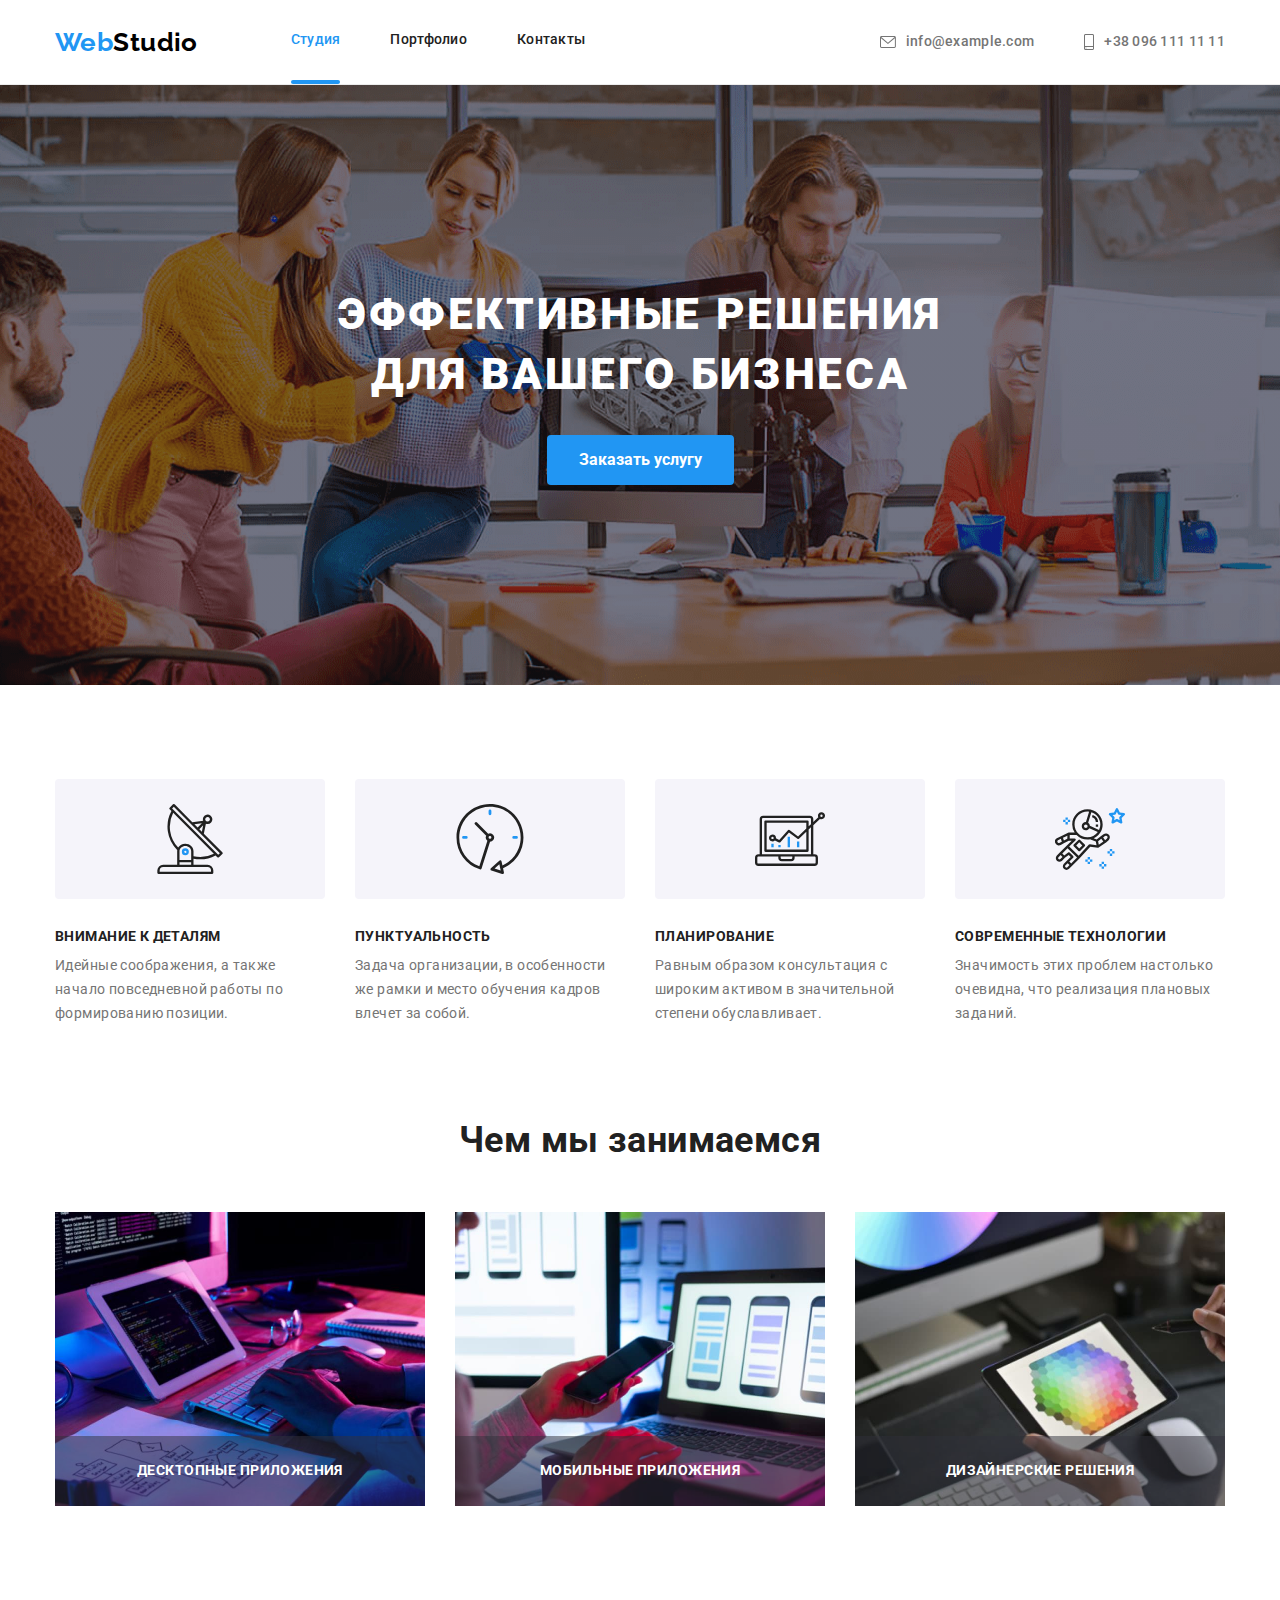
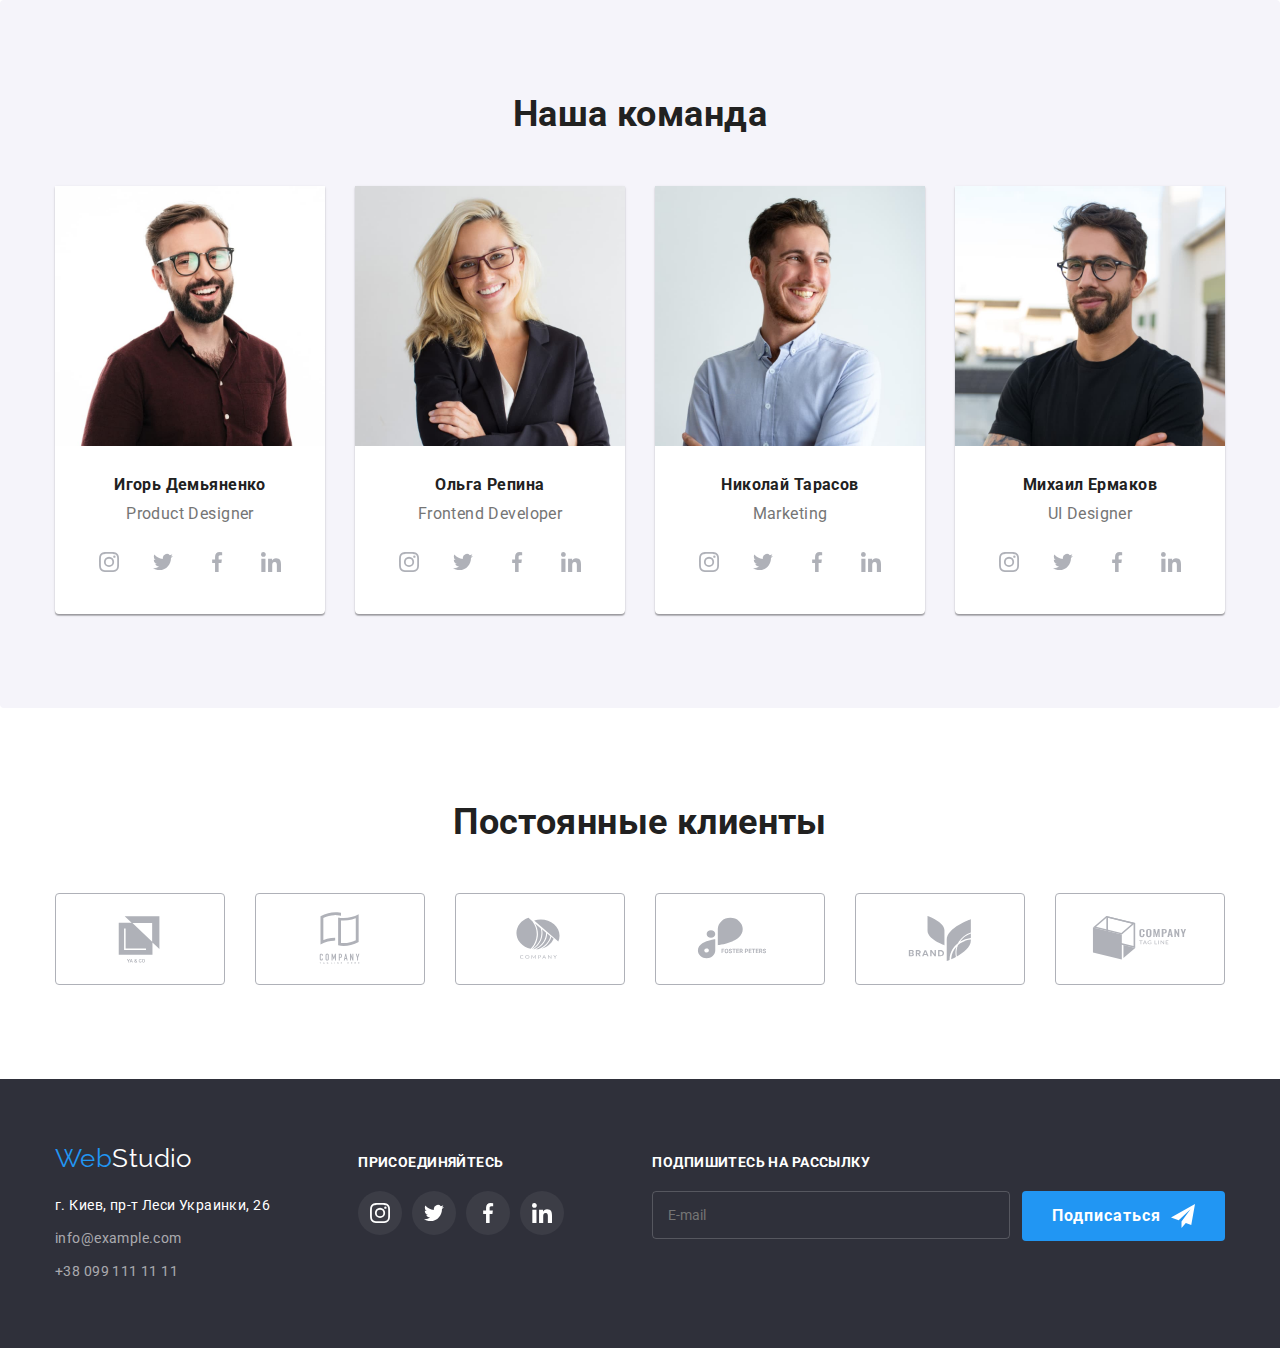
==== index.html @ e7a78636 "clone hw-06" ====
<!DOCTYPE html>
<html lang="ru">
  <head>
    <meta charset="UTF-8" />
    <meta http-equiv="X-UA-Compatible" content="IE=edge" />
    <meta name="viewport" content="width=device-width, initial-scale=1.0" />

    <title>Студия</title>

    <link rel="preconnect" href="https://fonts.googleapis.com" />
    <link rel="preconnect" href="https://fonts.gstatic.com" crossorigin />
    <link
      href="https://fonts.googleapis.com/css2?family=Raleway:wght@700&family=Roboto:wght@400;500;700;900&display=swap"
      rel="stylesheet"
    />

    <link
      rel="stylesheet"
      href="https://cdnjs.cloudflare.com/ajax/libs/modern-normalize/1.0.0/modern-normalize.min.css"
    />

    <link rel="stylesheet" href="./css/styles.css" />
  </head>

  <body>
    <!--head content-->
    <header class="section borders-header">
      <div class="container header">
        <nav class="main-nav">
          <a href="./index.html" class="logo link">
            <span class="web-logo">Web</span>Studio</a
          >
          <ul class="navigation list">
            <li class="navigation-list">
              <a class="navigation-link link current" href="./index.html"
                >Студия</a
              >
            </li>
            <li class="navigation-list">
              <a class="navigation-link link" href="./portfolio.html"
                >Портфолио</a
              >
            </li>
            <li class="navigation-list">
              <a class="navigation-link link" href="#">Контакты</a>
            </li>
          </ul>
        </nav>

        <ul class="contacts-header list">
          <li class="contacts-header-li">
            <a class="contact-link link" href="mailto:info@example.com"
              ><svg class="contact-mail-svg">
                <use href="./images/icons.svg#icon-mail-icon"></use>
              </svg>
              info@example.com</a
            >
          </li>
          <li class="contacts-header-li">
            <a class="contact-link link" href="tel:+380961111111"
              ><svg class="contact-tel-svg">
                <use href="./images/icons.svg#icon-ph-icon"></use>
              </svg>
              +38 096 111 11 11</a
            >
          </li>
        </ul>
      </div>
    </header>

    <!--main content-->
    <main class="main">
      <!--Head-->
      <section class="section hero-background">
        <div class="container">
          <h1 class="hero-text">Эффективные решения для вашего бизнеса</h1>
          <button type="button" class="head-button" data-modal-open>
            Заказать услугу
          </button>
        </div>
      </section>

      <!--About-->

      <section class="section">
        <div class="container">
          <h2 class="visually-hidden">О нас</h2>
          <ul class="about-ul list">
            <li class="about-li">
              <div class="about-svg-bg">
                <svg class="about-svg">
                  <use href="./images/icons.svg#icon-antenna"></use>
                </svg>
              </div>
              <div class="about-content">
                <h3 class="about-h3">Внимание к деталям</h3>
                <p class="about-p">
                  Идейные соображения, а также начало повседневной работы по
                  формированию позиции.
                </p>
              </div>
            </li>
            <li class="about-li">
              <div class="about-svg-bg">
                <svg class="about-svg">
                  <use href="./images/icons.svg#icon-clock"></use>
                </svg>
              </div>
              <div class="about-content">
                <h3 class="about-h3">Пунктуальность</h3>
                <p class="about-p">
                  Задача организации, в особенности же рамки и место обучения
                  кадров влечет за собой.
                </p>
              </div>
            </li>
            <li class="about-li">
              <div class="about-svg-bg">
                <svg class="about-svg">
                  <use href="./images/icons.svg#icon-diagram"></use>
                </svg>
              </div>
              <div class="about-content">
                <h3 class="about-h3">Планирование</h3>
                <p class="about-p">
                  Равным образом консультация с широким активом в значительной
                  степени обуславливает.
                </p>
              </div>
            </li>
            <li class="about-li">
              <div class="about-svg-bg">
                <svg class="about-svg">
                  <use href="./images/icons.svg#icon-astronaut"></use>
                </svg>
              </div>
              <div class="about-content">
                <h3 class="about-h3">Современные технологии</h3>
                <p class="about-p">
                  Значимость этих проблем настолько очевидна, что реализация
                  плановых заданий.
                </p>
              </div>
            </li>
          </ul>
        </div>
      </section>

      <!--Working info-->

      <section class="section section-info">
        <div class="container">
          <h2 class="section-title">Чем мы занимаемся</h2>

          <ul class="work-photos list">
            <li class="work-photos-li">
              <div class="work-thumb">
                <img
                  src="./images/img1.jpg"
                  alt="фото процесса работы"
                  class="work-photo"
                  width="370"
                  height="294"
                />
                <h3 class="work-description">Десктопные приложения</h3>
              </div>
            </li>
            <li class="work-photos-li">
              <div class="work-thumb">
                <img
                  src="./images/img2.jpg"
                  alt="фото процесса работы"
                  class="work-photo"
                  width="370"
                  height="294"
                />
                <h3 class="work-description">Мобильные приложения</h3>
              </div>
            </li>
            <li class="work-photos-li">
              <div class="work-thumb">
                <img
                  src="./images/img3.jpg"
                  alt="фото процесса работы"
                  class="work-photo"
                  width="370"
                  height="294"
                />
                <h3 class="work-description">Дизайнерские решения</h3>
              </div>
            </li>
          </ul>
        </div>
      </section>

      <!--Team info-->

      <section class="section team-background">
        <div class="container">
          <h2 class="section-title">Наша команда</h2>

          <ul class="team-info list">
            <li class="photo-info">
              <img
                src="./images/face1.jpg"
                alt="фото сотрудника"
                class="user-photo"
                width="270"
                height="260"
              />
              <div class="teammate-card-thumb">
                <h3 class="teammate">Игорь Демьяненко</h3>
                <p lang="en" class="proffession">Product Designer</p>
                <ul class="teammate-link-list list">
                  <li>
                    <a class="social-link" href="">
                      <svg class="portfolio-social-logo">
                        <use href="./images/icons.svg#icon-inst"></use>
                      </svg>
                    </a>
                  </li>
                  <li>
                    <a class="social-link" href=""
                      ><svg class="portfolio-social-logo">
                        <use href="./images/icons.svg#icon-tw"></use>
                      </svg>
                    </a>
                  </li>
                  <li>
                    <a class="social-link" href="">
                      <svg class="portfolio-social-logo">
                        <use href="./images/icons.svg#icon-fb"></use>
                      </svg>
                    </a>
                  </li>
                  <li>
                    <a class="social-link" href="">
                      <svg class="portfolio-social-logo">
                        <use href="./images/icons.svg#icon-in"></use>
                      </svg>
                    </a>
                  </li>
                </ul>
              </div>
            </li>
            <li class="photo-info">
              <img
                src="./images/face2.jpg"
                alt="фото сотрудника"
                class="user-photo"
                width="270"
                height="260"
              />
              <div class="teammate-card-thumb">
                <h3 class="teammate">Ольга Репина</h3>
                <p lang="en" class="proffession">Frontend Developer</p>
                <ul class="teammate-link-list list">
                  <li>
                    <a class="social-link" href="">
                      <svg class="portfolio-social-logo">
                        <use href="./images/icons.svg#icon-inst"></use>
                      </svg>
                    </a>
                  </li>
                  <li>
                    <a class="social-link" href=""
                      ><svg class="portfolio-social-logo">
                        <use href="./images/icons.svg#icon-tw"></use>
                      </svg>
                    </a>
                  </li>
                  <li>
                    <a class="social-link" href="">
                      <svg class="portfolio-social-logo">
                        <use href="./images/icons.svg#icon-fb"></use>
                      </svg>
                    </a>
                  </li>
                  <li>
                    <a class="social-link" href="">
                      <svg class="portfolio-social-logo">
                        <use href="./images/icons.svg#icon-in"></use>
                      </svg>
                    </a>
                  </li>
                </ul>
              </div>
            </li>
            <li class="photo-info">
              <img
                src="./images/face3.jpg"
                alt="фото сотрудника"
                class="user-photo"
                width="270"
                height="260"
              />
              <div class="teammate-card-thumb">
                <h3 class="teammate">Николай Тарасов</h3>
                <p lang="en" class="proffession">Marketing</p>
                <ul class="teammate-link-list list">
                  <li>
                    <a class="social-link" href="">
                      <svg class="portfolio-social-logo">
                        <use href="./images/icons.svg#icon-inst"></use>
                      </svg>
                    </a>
                  </li>
                  <li>
                    <a class="social-link" href=""
                      ><svg class="portfolio-social-logo">
                        <use href="./images/icons.svg#icon-tw"></use>
                      </svg>
                    </a>
                  </li>
                  <li>
                    <a class="social-link" href="">
                      <svg class="portfolio-social-logo">
                        <use href="./images/icons.svg#icon-fb"></use>
                      </svg>
                    </a>
                  </li>
                  <li>
                    <a class="social-link" href="">
                      <svg class="portfolio-social-logo">
                        <use href="./images/icons.svg#icon-in"></use>
                      </svg>
                    </a>
                  </li>
                </ul>
              </div>
            </li>
            <li class="photo-info">
              <img
                src="./images/face4.jpg"
                alt="фото сотрудника"
                class="user-photo"
                width="270"
                height="260"
              />
              <div class="teammate-card-thumb">
                <h3 class="teammate">Михаил Ермаков</h3>
                <p lang="en" class="proffession">UI Designer</p>
                <ul class="teammate-link-list list">
                  <li>
                    <a class="social-link" href="">
                      <svg class="portfolio-social-logo">
                        <use href="./images/icons.svg#icon-inst"></use>
                      </svg>
                    </a>
                  </li>
                  <li>
                    <a class="social-link" href=""
                      ><svg class="portfolio-social-logo">
                        <use href="./images/icons.svg#icon-tw"></use>
                      </svg>
                    </a>
                  </li>
                  <li>
                    <a class="social-link" href="">
                      <svg class="portfolio-social-logo">
                        <use href="./images/icons.svg#icon-fb"></use>
                      </svg>
                    </a>
                  </li>
                  <li>
                    <a class="social-link" href="">
                      <svg class="portfolio-social-logo">
                        <use href="./images/icons.svg#icon-in"></use>
                      </svg>
                    </a>
                  </li>
                </ul>
              </div>
            </li>
          </ul>
        </div>
      </section>

      <!--Clients-->

      <section class="section">
        <div class="container">
          <h2 class="section-title">Постоянные клиенты</h2>
          <ul class="list client-list">
            <li>
              <a href="" class="client-link">
                <svg class="clients-svg">
                  <use href="./images/icons.svg#icon-first-logo"></use>
                </svg>
              </a>
            </li>
            <li>
              <a href="" class="client-link">
                <svg class="clients-svg">
                  <use href="./images/icons.svg#icon-second-logo"></use>
                </svg>
              </a>
            </li>
            <li>
              <a href="" class="client-link">
                <svg class="clients-svg">
                  <use href="./images/icons.svg#icon-third-logo"></use>
                </svg>
              </a>
            </li>
            <li>
              <a href="" class="client-link">
                <svg class="clients-svg">
                  <use href="./images/icons.svg#icon-fourth-logo"></use>
                </svg>
              </a>
            </li>
            <li>
              <a href="" class="client-link">
                <svg class="clients-svg">
                  <use href="./images/icons.svg#icon-fifth-logo"></use>
                </svg>
              </a>
            </li>
            <li>
              <a href="" class="client-link">
                <svg class="clients-svg">
                  <use href="./images/icons.svg#icon-sixth-logo"></use>
                </svg>
              </a>
            </li>
          </ul>
        </div>
      </section>

      <!--Modal Window-->
      <div class="backdrop is-hidden" data-modal>
        <div class="modal">
          <h2 class="modal-title">Оставьте свои данные, мы вам перезвоним</h2>
          <form class="modal-form-group">
            <label for="modal-name" class="modal-lable">
              <span class="modal-label-text">Имя</span>
              <svg class="modal-form-icon">
                <use href="./images/icons.svg#icon-user-form"></use>
              </svg>
              <input
                class="modal-form"
                type="text"
                name="name"
                id="modal-name"
                required
              />
            </label>

            <label class="modal-lable">
              <span class="modal-label-text">Телефон</span>
              <svg class="modal-form-icon">
                <use href="./images/icons.svg#icon-phone-form"></use>
              </svg>
              <input
                class="modal-form"
                type="tel"
                name="tel"
                minlength="10"
                required
              />
            </label>

            <label class="modal-lable">
              <span class="modal-label-text">Почта</span>
              <svg class="modal-form-icon">
                <use href="./images/icons.svg#icon-mail-form"></use>
              </svg>
              <input class="modal-form" name="email" type="email" required />
            </label>

            <label class="modal-lable">
              <span class="modal-label-text">Комментарий</span>
              <textarea
                class="modal-textarea"
                name="text"
                rows="6"
                placeholder="Введите текст"
              ></textarea>
            </label>

            <label class="modal-form-checkbox" for="modal-checkbox"
              >Соглашаюсь с рассылкой и принимаю
              <a class="modal-checkbox-link link" href=""> Условия договора</a>
              <input
                class="modal-checkbox"
                type="checkbox"
                name="agree"
                id="modal-checkbox"
                required
              />
              <svg class="modal-checkbox-check">
                <use href="./images/icons.svg#icon-form-check-off"></use>
              </svg>
              <svg class="modal-checkbox-checked">
                <use href="./images/icons.svg#icon-form-check-on"></use>
              </svg>
            </label>

            <button class="modal-form-button" type="submit">Отправить</button>
          </form>
          <button type="button" class="close-modal" data-modal-close>
            <svg class="svg-close">
              <use href="./images/icons.svg#icon-close"></use>
            </svg>
          </button>
        </div>
      </div>
    </main>

    <!--footer content-->
    <footer class="footer-background">
      <div class="container footer-container">
        <div>
          <a href="./index.html" class="logo-footer link">
            <span class="web-logo">Web</span>Studio</a
          >

          <address class="contacts-footer">
            <ul class="cont-adress list">
              <li class="cont-adress-li">
                <a
                  class="cont-link-adress link"
                  href="https://goo.gl/maps/piqngm7oDQpEDh6u6"
                  target="_blank"
                  rel="noopener nofollow noreferrer"
                  >г. Киев, пр-т Леси Украинки, 26</a
                >
              </li>
              <li class="cont-link-li">
                <a
                  class="cont-link link"
                  lang="en"
                  href="mailto:info@example.com"
                  >info@example.com</a
                >
              </li>
              <li class="cont-link-li">
                <a class="cont-link link" href="tel:+380991111111"
                  >+38 099 111 11 11</a
                >
              </li>
            </ul>
          </address>
        </div>
        <div class="footer-social">
          <b class="footer-h2-social-list">присоединяйтесь</b>
          <ul class="footer-social-list list">
            <li class="footer-social-link">
              <a class="footer-social-bg" href=""
                ><svg class="footer-social-logo">
                  <use href="./images/icons.svg#icon-inst"></use>
                </svg>
              </a>
            </li>
            <li class="footer-social-link">
              <a class="footer-social-bg" href=""
                ><svg class="footer-social-logo">
                  <use href="./images/icons.svg#icon-tw"></use>
                </svg>
              </a>
            </li>
            <li class="footer-social-link">
              <a href="" class="footer-social-bg">
                <svg class="footer-social-logo">
                  <use href="./images/icons.svg#icon-fb"></use>
                </svg>
              </a>
            </li>
            <li class="footer-social-link">
              <a href="" class="footer-social-bg">
                <svg class="footer-social-logo">
                  <use href="./images/icons.svg#icon-in"></use>
                </svg>
              </a>
            </li>
          </ul>
        </div>
        <div>
          <b class="footer-submit">Подпишитесь на рассылку</b>
          <form class="footer-form">
            <label for="client-email"
              ><input
                type="email"
                name="email"
                class="footer-input"
                id="client-email"
                placeholder="E-mail"
              />
            </label>

            <button class="footer-button" type="submit">
              Подписаться
              <svg class="footer-form-icon">
                <use href="./images/icons.svg#icon-telegram"></use>
              </svg>
            </button>
          </form>
        </div>
      </div>
      <!---->
    </footer>
    <script src="./js/modal.js"></script>
  </body>
</html>
---- css/styles.css ----
:root {
  /*colors*/
  --main-text-color: #212121;
  --main-color: #2196f3;
  --logo-second-color: #000000;
  --second-color: #757575;
  --hover-color: #188ce8;
  --footer-color: #2f303a;
  --footer-mail-tel-color: #ffffff99;
  --hero-color: #ffffff;
  --second-background-color: #f5f4fa;
  --footer-text-color: #ffffff;
  --main-logo-color: #afb1b8;
  --main-color-hover: #2196f390;
  --svg-icon-color: #ffffff;

  /*Borders*/
  --border-modal: 1px solid #21212120;
  --border-main-radius: 4px;
  --border-icon-radius: 50%;

  /*animation*/
  --main-timing: 250ms;
  --main-animation: cubic-bezier(0.4, 0, 0.2, 1);
}

body {
  font-family: "Roboto", "Raleway";
  letter-spacing: 0.03em;
  font-size: 14px;

  background-color: #ffffff;
  color: var(--main-text-color);
}

button {
  user-select: none;
}

img {
  display: block;

  max-width: 100%;
  height: auto;
}

*,
*::before,
*::after {
  box-sizing: border-box;
}

/*Animations*/

/*global*/

.link {
  text-decoration: none;
}

.list {
  margin: 0;
  padding: 0;

  list-style: none;
}

.section-title {
  margin: 0px;

  font-size: 36px;
  line-height: 1.16;
  text-align: center;
}

.visually-hidden {
  position: absolute;
  width: 1px;
  height: 1px;
  margin: -1px;
  border: 0;
  padding: 0;

  white-space: nowrap;
  clip-path: inset(100%);
  clip: rect(0 0 0 0);
  overflow: hidden;
}

.container {
  width: 1200px;

  padding: 0 15px;
  margin: 0 auto;
}

.section {
  padding: 94px 0px;
}

/*header*/

.borders-header {
  border-bottom: 1px solid #ececec;

  padding: 0;
}

.header {
  display: flex;
  justify-content: space-between;
  align-items: center;
}

.web-logo {
  color: var(--main-color);
}

.logo {
  font-family: "Raleway";
  font-weight: 700;
  font-size: 26px;
  line-height: 1.19;

  color: var(--logo-second-color);

  margin-right: 93px;
}

.main-nav {
  display: flex;
  align-items: center;
  margin-right: auto;
}

.navigation {
  display: flex;
}

.navigation-list {
  margin-right: 50px;
}

.navigation-list:last-child {
  margin-right: 0px;
}

.navigation-link {
  display: block;
  font-weight: 500;
  line-height: 1.14;
  letter-spacing: 0.02em;

  color: var(--main-text-color);

  padding-top: 32px;
  padding-bottom: 32px;

  transition: color var(--main-timing) var(--main-animation);
}

.current {
  color: var(--main-color);
}

.navigation-link.current::after {
  position: relative;
  bottom: -32px;
  left: 0;

  width: 100%;
  height: 4px;

  content: "";

  display: flex;

  background-color: var(--main-color);
  border-radius: 2px;
}

.navigation-link:hover,
.navigation-link:focus,
.cont-link:hover,
.cont-link:focus,
.navigation-link:active,
.contact-link:hover,
.contact-link:focus {
  color: var(--main-color);
  transition: color var(--main-timing) var(--main-animation);
}

.contacts-header {
  font-weight: 500;
  line-height: 1.14;
  letter-spacing: 0.02em;

  display: flex;
}

.contact-link {
  color: var(--second-color);
  display: flex;
  fill: currentColor;

  transition: color var(--main-timing) var(--main-animation);
}

.contact-mail-svg {
  width: 16px;
  height: 16px;
  margin-right: 10px;
}

.contact-tel-svg {
  width: 10px;
  height: 16px;
  margin-right: 10px;
}
.contacts-header-li {
  margin-left: 50px;
}

.contacts-header-li:first-child {
  margin-left: 0px;
}

/*Main index*/
/*hero section*/
.hero-background {
  background-image: linear-gradient(#2f303a40, #2f303a40),
    url("../images/bg-hero.png");
  background-repeat: no-repeat;
  background-position: center;
  background-size: cover;
  max-width: 1600px;

  background-color: var(--footer-color);
  text-align: center;

  padding: 200px 0;
  margin: 0 auto;
}

.hero-text {
  font-weight: 900;
  font-size: 44px;
  line-height: 1.36;
  letter-spacing: 0.06em;
  text-transform: uppercase;

  color: var(--hero-color);

  text-align: center;
  margin: 0px 250px;
}

.head-button {
  color: var(--hero-color);
  background-color: var(--main-color);
  border: var(--main-color);

  font-weight: 700;
  font-size: 16px;
  line-height: 1.87;

  transition: background-color var(--main-timing) var(--main-animation);

  /*Button size*/

  border-radius: var(--border-main-radius);
  cursor: pointer;
  margin-top: 30px;
  padding: 10px 32px;
}

.head-button:hover,
.head-button:focus {
  background-color: var(--hover-color);
  transition: background-color var(--main-timing) var(--main-animation);
}

.head-button:active {
  background-color: var(--main-color);
}

/*modal window*/

.backdrop {
  position: fixed;
  top: 0;
  left: 0;

  width: 100%;
  height: 100%;

  background-color: #00000020;

  transition: opacity var(--main-timing) var(--main-animation),
    visibility var(--main-timing) var(--main-animation);
}

.is-hidden {
  visibility: hidden;
  opacity: 0;
  pointer-events: none;
}

.backdrop.is-hidden .modal {
  transform: translate(-50%, -50%) scale(0.3);
}

.modal {
  position: absolute;
  top: 50%;
  left: 50%;
  transform: translate(-50%, -50%) scale(1);

  padding: 40px;
  border-radius: var(--border-main-radius);

  width: 528px;

  background-color: var(--hero-color);

  box-shadow: 0px 1px 3px rgba(0, 0, 0, 0.12), 0px 1px 1px rgba(0, 0, 0, 0.14),
    0px 2px 1px rgba(0, 0, 0, 0.2);

  transition: transform var(--main-timing) var(--main-animation);
}

.modal-title {
  margin-bottom: 12px;
  margin-top: 0;

  font-size: 20px;
  line-height: 1.15;
  text-align: center;
  letter-spacing: 0.03em;

  color: var(--main-text-color);
}

.modal-form {
  display: block;

  padding-left: 42px;
  resize: none;

  width: 100%;
  height: 40px;

  line-height: 1.16;
  letter-spacing: 0.01em;

  border: var(--border-modal);
  border-radius: var(--border-main-radius);

  transition: border var(--main-timing) var(--main-animation);
}

.modal-lable {
  display: block;
  position: relative;

  margin-bottom: 10px;
}

.modal-comment {
  display: block;
  position: relative;

  margin-bottom: 20px;
}

.modal-form-icon {
  position: absolute;
  left: 12px;
  top: 50%;

  display: flex;
  justify-content: center;
  text-align: center;

  width: 18px;
  height: 18px;

  fill: var(--main-text-color);

  transition: fill var(--main-timing) var(--main-animation);
}

.modal-label-text {
  position: relative;

  display: inline-block;
  margin-bottom: 4px;

  font-size: 12px;
  line-height: 1.16;
  letter-spacing: 0.01em;

  color: var(--second-color);
}

.modal-lable:focus-within > .modal-form-icon {
  fill: var(--main-color);
}

.modal-textarea {
  display: block;

  padding: 12px 16px;
  resize: none;

  width: 100%;
  height: 120px;

  line-height: 1.16;
  letter-spacing: 0.01em;

  border: var(--border-modal);
  border-radius: var(--border-main-radius);

  transition: border var(--main-timing) var(--main-animation);
}

.modal-textarea:focus-within,
.modal-form:focus-within {
  outline: none;

  border: 1px solid var(--main-color);

  transition: border var(--main-timing) var(--main-animation);
}

.modal-checkbox {
  visibility: hidden;
}

.modal-checkbox-check {
  position: absolute;
  left: 0;
  transform: translateX(50%);

  width: 16px;
  height: 15px;

  transition: fill var(--main-timing) var(--main-animation);
}

.modal-checkbox-checked {
  position: absolute;
  left: 0;
  transform: translateX(50%);

  opacity: 0;

  width: 16px;
  height: 15px;
  fill: var(--main-color);

  transition: opacity var(--main-timing) var(--main-animation);
}

.modal-form-checkbox {
  position: relative;

  display: flex;
  justify-content: center;
  align-items: center;

  padding-left: 24px;
  margin-bottom: 30px;

  font-weight: 400;
  font-size: 14px;
  line-height: 1.71;
  letter-spacing: 0.03em;
  color: var(--second-color);

  cursor: pointer;
}

.modal-checkbox:checked ~ .modal-checkbox-checked {
  opacity: 1;
}

.modal-checkbox:checked ~ .modal-checkbox-check {
  fill: var(--main-color);
}

.modal-checkbox-link {
  text-decoration-line: underline;

  margin-left: 0.5rem;

  color: var(--main-color);
}

.modal-form-button {
  position: relative;
  left: 50%;
  transform: translateX(-50%);

  padding: 10px 55px;

  font-weight: 700;
  font-size: 16px;
  line-height: 1.88;

  letter-spacing: 0.06em;

  background-color: var(--main-color);
  color: var(--footer-text-color);

  border: none;
  border-radius: var(--border-main-radius);

  transition: background-color var(--main-timing) var(--main-animation),
    box-shadow var(--main-timing) var(--main-animation);

  cursor: pointer;
}

.modal-form-button:hover,
.modal-form-button:focus {
  background-color: var(--hover-color);

  box-shadow: 0px 4px 4px rgba(0, 0, 0, 0.15);

  transition: background-color var(--main-timing) var(--main-animation),
    box-shadow var(--main-timing) var(--main-animation);
}

.close-modal {
  position: absolute;
  right: 8px;
  top: 8px;

  padding: 6px;

  border: #00000010 solid 1px;
  border-radius: var(--border-icon-radius);

  background-color: transparent;

  cursor: pointer;
}

.svg-close {
  fill: currentColor;
  width: 18px;
  height: 18px;

  display: flex;

  transition: fill var(--main-timing) var(--main-animation);
}

.close-modal:hover,
.close-modal:focus {
  color: var(--main-color);

  transition: color var(--main-timing) var(--main-animation);
}

/*About*/

.about-ul {
  display: flex;
  justify-content: space-between;
}

.about-li {
  width: 270px;

  margin: 0;
}

/*About SVG*/

.about-svg-bg {
  background-color: var(--second-background-color);

  height: 120px;
  border-radius: var(--border-main-radius);

  display: flex;
  align-items: center;
  justify-content: center;
}

.about-svg {
  width: 70px;
  height: 70px;
}

/*About card info*/

.about-content {
  margin-top: 30px;
}

.about-h3 {
  margin: 0px;

  font-size: 14px;
  line-height: 1.14;
  text-transform: uppercase;
}

.about-p {
  margin: 0px;

  margin-top: 10px;
  line-height: 1.71;

  color: var(--second-color);
}

/*work*/
.section-info {
  padding-top: 0px;
}

.work-photos {
  margin-top: 50px;
  margin-bottom: 0px;

  display: flex;
  justify-content: space-between;
}

.work-thumb {
  position: relative;
}

.work-description {
  font-size: 14px;
  line-height: 1.14;
  text-align: center;
  text-transform: uppercase;

  width: 100%;
  background-color: #2f303a80;
  color: var(--hero-color);

  padding: 27px 0;

  position: absolute;
  bottom: 0;
  margin: 0;
}
/*team*/

.team-background {
  background-color: var(--second-background-color);
  border-radius: var(--border-main-radius);
}

.team-info {
  display: flex;
  justify-content: space-between;

  margin-top: 50px;
}

.photo-info {
  border-radius: 0 0 4px 4px;

  box-shadow: 0px 1px 3px rgba(0, 0, 0, 0.12), 0px 1px 1px rgba(0, 0, 0, 0.14),
    0px 2px 1px rgba(0, 0, 0, 0.2);

  background-color: var(--hero-color);
}

.teammate-card-thumb {
  padding: 30px 32px;
}

.teammate {
  margin: 0px;

  text-align: center;
  font-size: 16px;
  line-height: 1.18;
}

.proffession {
  text-align: center;

  margin: 0px;
  margin-top: 10px;

  font-size: 16px;
  line-height: 1.18;

  color: var(--second-color);
}

/*teammate social links*/

.teammate-link-list {
  margin-top: 16px;

  display: flex;
  justify-content: space-between;
}

.social-link {
  background-color: var(--hero-color);
  color: var(--main-logo-color);

  border-radius: var(--border-icon-radius);

  display: flex;
  align-items: center;

  padding: 12px;

  transition: background-color var(--main-timing) var(--main-animation),
    color var(--main-timing) var(--main-animation);
}

.social-link:hover,
.social-link:focus {
  background-color: var(--main-color);
  color: var(--hero-color);

  transition: color var(--main-timing) var(--main-animation),
    background-color var(--main-timing) var(--main-animation);
}

.portfolio-social-logo {
  width: 20px;
  height: 20px;

  fill: currentColor;
}

/*Clients*/

.client-list {
  margin-top: 50px;

  display: flex;
  justify-content: space-between;
}

.client-link {
  display: flex;
  align-items: center;
  justify-content: center;

  width: 170px;
  height: 92px;

  color: var(--main-logo-color);

  border-radius: var(--border-main-radius);
  border: var(--main-logo-color) solid 1px;

  transition: color var(--main-timing) var(--main-animation),
    border var(--main-timing) var(--main-animation);

  cursor: pointer;
}

.client-link:hover,
.client-link:focus {
  border-color: var(--main-color);
  color: var(--main-color);
}

.clients-svg {
  fill: currentColor;

  width: 106px;
  height: 60px;
}

/*Main porfolio*/
/*filter*/
.filter-buttons {
  margin: 0;

  display: flex;
  justify-content: center;
}

.filter-list:not(last-child) {
  margin-right: 8px;
}

.filter-button {
  font-weight: 500;
  font-size: 16px;
  line-height: 1.6;

  color: var(--main-text-color);
  border: var(--main-color);

  border-radius: var(--border-main-radius);

  padding: 6px 22px;

  transition: background-color var(--main-timing) var(--main-animation),
    color var(--main-timing) var(--main-animation),
    box-shadow var(--main-timing) var(--main-animation);

  cursor: pointer;
}

.filter-button:hover,
.filter-button:focus {
  background-color: var(--hover-color);
  color: var(--hero-color);

  box-shadow: 0px 1px 1px rgba(0, 0, 0, 0.12), 0px 4px 4px rgba(0, 0, 0, 0.06),
    1px 4px 6px rgba(0, 0, 0, 0.16);

  transition: background-color var(--main-timing) var(--main-animation),
    color var(--main-timing) var(--main-animation),
    box-shadow var(--main-timing) var(--main-animation);
}

.active-filter {
  background-color: var(--main-color);
  color: var(--hero-color);

  box-shadow: 0px 1px 1px rgba(0, 0, 0, 0.12), 0px 4px 4px rgba(0, 0, 0, 0.06),
    1px 4px 6px rgba(0, 0, 0, 0.16);
}

/*Portfolio list*/

.portfolio-list {
  margin-top: 50px;
  margin-right: -30px;
  margin-bottom: -30px;

  display: flex;
  flex-wrap: wrap;

  justify-content: center;
}

.portfolio-post {
  width: 370px;
  flex-basis: calc(100% / 3 -30px);

  margin-right: 30px;
  margin-bottom: 30px;
}

.portfolio-link {
  display: inline-block;
  cursor: pointer;

  transition: box-shadow var(--main-timing) var(--main-animation);
}

.portfolio-link:hover,
.portfolio-link:focus {
  box-shadow: 0px 1px 1px rgba(0, 0, 0, 0.12), 0px 4px 4px rgba(0, 0, 0, 0.06),
    1px 4px 6px rgba(0, 0, 0, 0.16);

  transition: box-shadow var(--main-timing) var(--main-animation);
}

.portfolio-img-thumb {
  position: relative;
  overflow: hidden;
}

.portfolio-hover-text {
  font-size: 18px;
  line-height: 1.56;

  color: var(--hero-color);
  background-color: var(--main-color-hover);

  padding: 63px 24px;
  margin: 0;

  position: absolute;
  top: 0;

  transform: translateY(100%);
  transition: transform var(--main-timing) var(--main-animation);
}

.portfolio-link:hover .portfolio-hover-text,
.portfolio-link:focus .portfolio-hover-text {
  transform: translateY(0);
}

.portfolio-cont {
  padding: 20px 24px;
  border: 1px solid #eeeeee;
  border-top: 0;
}

.portfolio-name {
  margin: 0;

  font-size: 18px;
  line-height: 2;
  letter-spacing: 0.06em;

  color: var(--main-text-color);
}

.portfolio-text {
  margin: 0;

  font-size: 16px;
  line-height: 1.8;

  color: var(--second-color);
}

/*footer*/

.footer-background {
  background-color: var(--footer-color);

  padding: 64px 0;
}

.footer-container {
  display: flex;
  align-items: baseline;
  justify-content: space-between;
}

.logo-footer {
  font-family: "Raleway";
  font-size: 26px;
  line-height: 1.19;

  color: var(--footer-text-color);
}

.contacts-footer {
  margin-top: 20px;
}

.cont-link-adress {
  margin: 0;

  font-style: normal;
  line-height: 1.71;

  color: var(--footer-text-color);
}

.cont-link-li {
  margin-top: 9px;
}

.cont-link {
  font-style: normal;
  line-height: 1.71;

  color: var(--footer-mail-tel-color);

  transition: color var(--main-timing) var(--main-animation);
}

/*Social network links*/

.footer-h2-social-list {
  margin: 0;

  color: var(--footer-text-color);

  font-size: 14px;
  line-height: 1.14;
  text-transform: uppercase;
}

.footer-social-list {
  display: flex;

  margin-top: 20px;
}

.footer-social-link {
  margin-right: 10px;
}

.footer-social-link:last-child {
  margin-right: 0px;
}

.footer-social-bg {
  background-color: #ffffff10;

  display: flex;
  align-items: center;

  padding: 12px 12px;
  border-radius: 50%;

  transition: background-color var(--main-timing) var(--main-animation);
}

.footer-social-bg:hover,
.footer-social-bg:focus {
  background-color: var(--main-color);
}

.footer-social-logo {
  width: 20px;
  height: 20px;

  fill: var(--svg-icon-color);
}

/*footer form*/

.footer-submit {
  display: block;

  margin-bottom: 20px;

  color: var(--footer-text-color);

  font-size: 14px;
  line-height: 1.14;
  text-transform: uppercase;
}

.footer-form {
  display: flex;
}

.footer-input {
  background-color: transparent;
  color: var(--footer-text-color);

  border: 1px solid #ffffff30;
  border-radius: var(--border-main-radius);

  padding: 15px;
  margin-right: 12px;

  width: 358px;

  transition: border-color var(--main-timing) var(--main-animation);
}

.footer-input:focus-within {
  outline: none;

  border-color: var(--main-color);
  transition: border-color var(--main-timing) var(--main-animation);
}

.footer-button {
  padding: 0px 30px;

  border: none;
  border-radius: var(--border-main-radius);

  font-weight: 700;
  font-size: 16px;
  line-height: 1.88;
  letter-spacing: 0.06em;

  display: flex;
  align-items: center;
  justify-content: center;

  color: var(--footer-text-color);
  background-color: var(--main-color);

  transition: background-color var(--main-timing) var(--main-animation);

  cursor: pointer;
}

.footer-form-icon {
  margin-top: 13px;
  margin-bottom: 13px;
  margin-left: 10px;

  width: 24px;
  height: 24px;
}

.footer-button:hover,
.footer-button:focus {
  background-color: var(--hover-color);

  transition: background-color var(--main-timing) var(--main-animation);
}
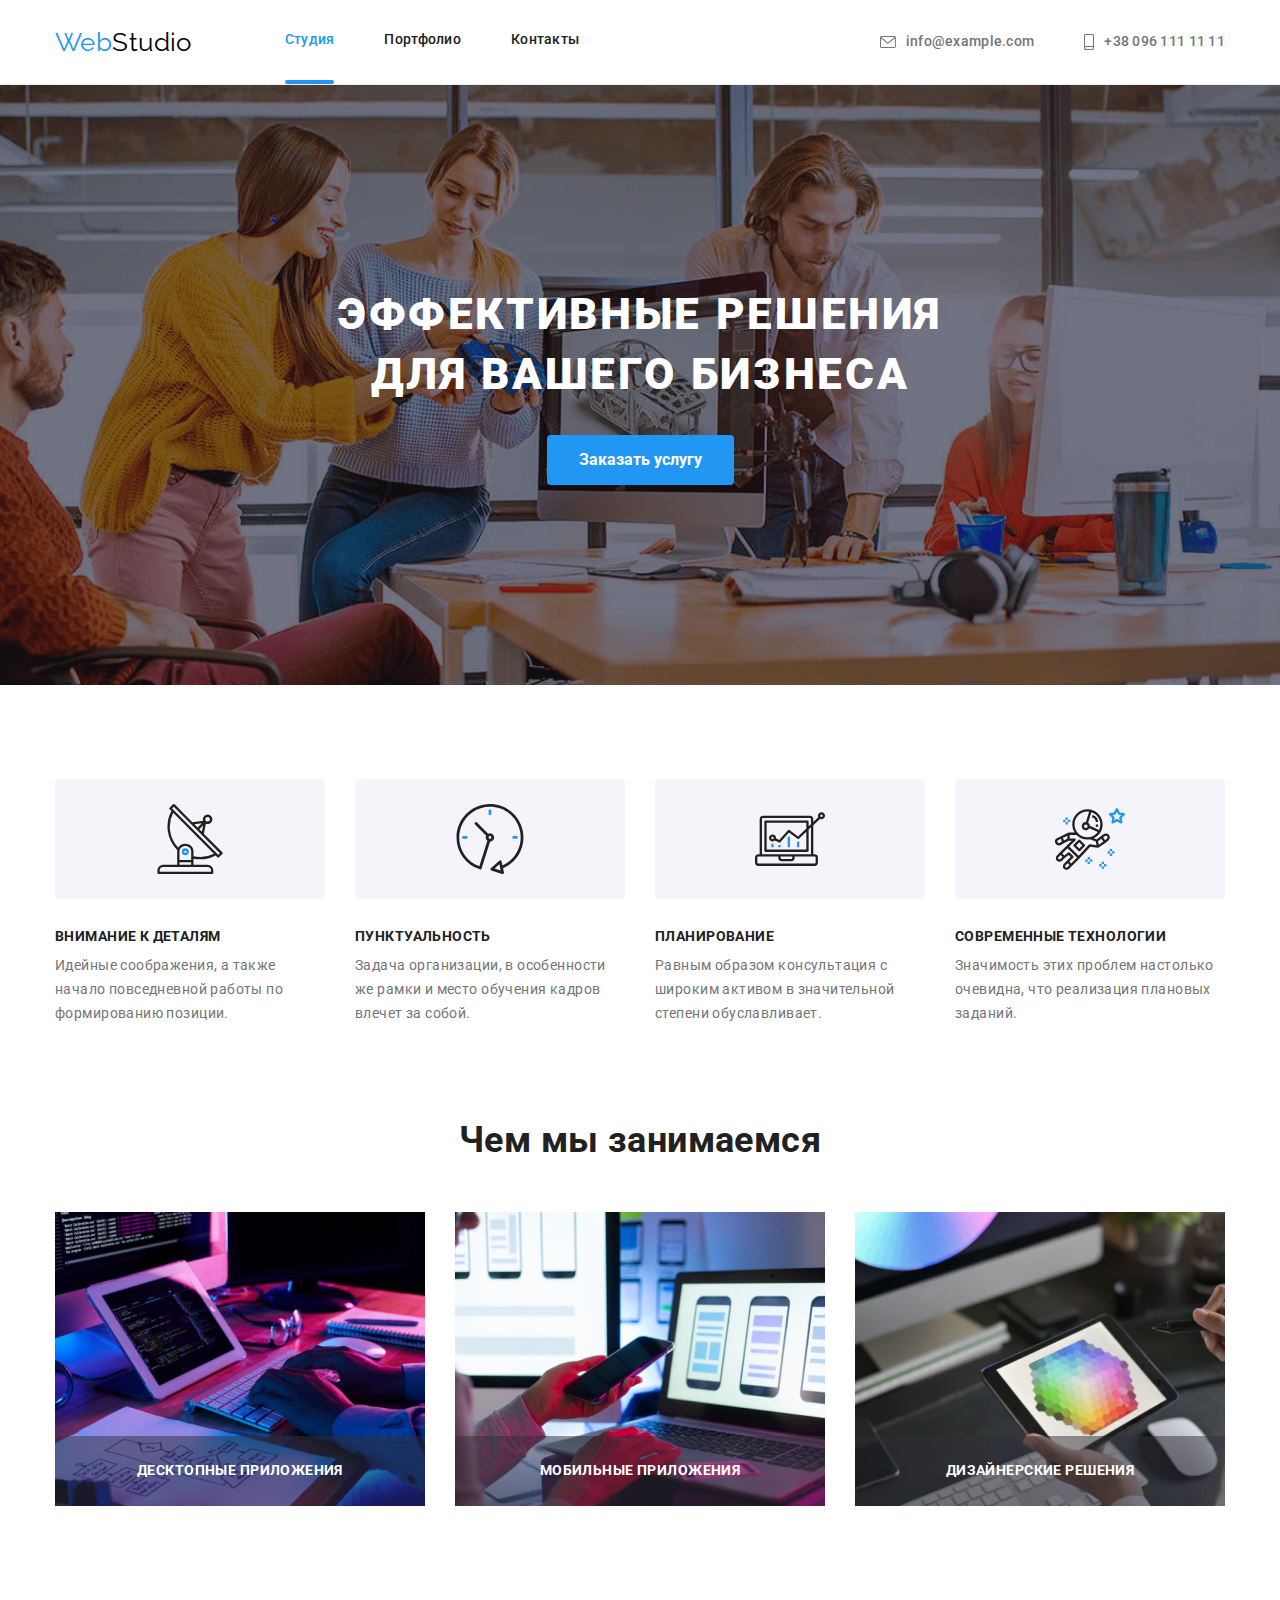
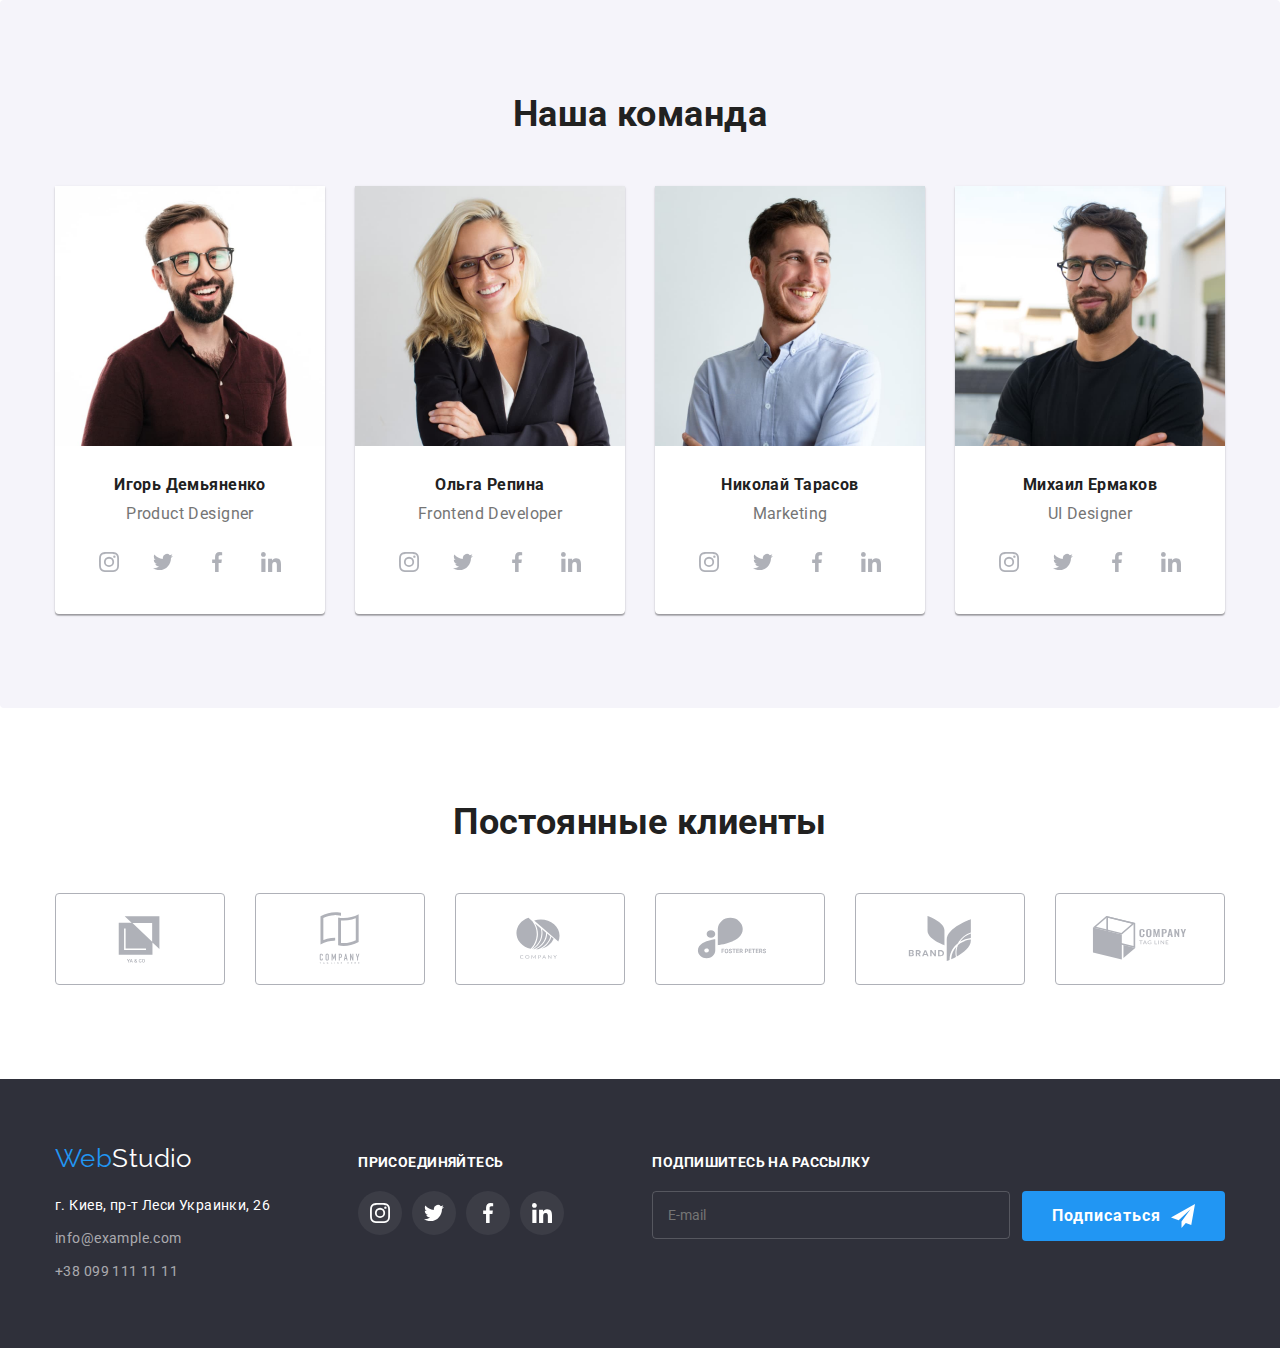
==== commit 06ed2682: "ver1" ====
--- a/index.html
+++ b/index.html
@@ -19,46 +19,48 @@
       href="https://cdnjs.cloudflare.com/ajax/libs/modern-normalize/1.0.0/modern-normalize.min.css"
     />
 
-    <link rel="stylesheet" href="./css/styles.css" />
+    <link rel="stylesheet" href="./css/main.min.css" />
   </head>
 
   <body>
     <!--head content-->
-    <header class="section borders-header">
-      <div class="container header">
-        <nav class="main-nav">
-          <a href="./index.html" class="logo link">
-            <span class="web-logo">Web</span>Studio</a
+    <header class="section header">
+      <div class="container header__container">
+        <nav class="header__nav">
+          <a href="./index.html" class="header__logo link">
+            <span class="logo">Web</span>Studio</a
           >
-          <ul class="navigation list">
-            <li class="navigation-list">
-              <a class="navigation-link link current" href="./index.html"
+          <ul class="header__nav-list list">
+            <li class="header__nav-item">
+              <a
+                class="header__nav-link link header__nav-link--current"
+                href="./index.html"
                 >Студия</a
               >
             </li>
-            <li class="navigation-list">
-              <a class="navigation-link link" href="./portfolio.html"
+            <li class="header__nav-item">
+              <a class="header__nav-link link" href="./portfolio.html"
                 >Портфолио</a
               >
             </li>
-            <li class="navigation-list">
-              <a class="navigation-link link" href="#">Контакты</a>
+            <li class="header__nav-item">
+              <a class="header__nav-link link" href="#">Контакты</a>
             </li>
           </ul>
         </nav>
 
-        <ul class="contacts-header list">
-          <li class="contacts-header-li">
-            <a class="contact-link link" href="mailto:info@example.com"
-              ><svg class="contact-mail-svg">
+        <ul class="header__cont-list list">
+          <li class="header__cont-item">
+            <a class="header__cont-link link" href="mailto:info@example.com"
+              ><svg class="header__mail-icon">
                 <use href="./images/icons.svg#icon-mail-icon"></use>
               </svg>
               info@example.com</a
             >
           </li>
-          <li class="contacts-header-li">
-            <a class="contact-link link" href="tel:+380961111111"
-              ><svg class="contact-tel-svg">
+          <li class="header__cont-item">
+            <a class="header__cont-link link" href="tel:+380961111111"
+              ><svg class="header__tel-icon">
                 <use href="./images/icons.svg#icon-ph-icon"></use>
               </svg>
               +38 096 111 11 11</a
@@ -71,10 +73,10 @@
     <!--main content-->
     <main class="main">
       <!--Head-->
-      <section class="section hero-background">
+      <section class="section hero">
         <div class="container">
-          <h1 class="hero-text">Эффективные решения для вашего бизнеса</h1>
-          <button type="button" class="head-button" data-modal-open>
+          <h1 class="hero__text">Эффективные решения для вашего бизнеса</h1>
+          <button type="button" class="hero__button" data-modal-open>
             Заказать услугу
           </button>
         </div>
@@ -82,61 +84,61 @@
 
       <!--About-->
 
-      <section class="section">
+      <section class="section about">
         <div class="container">
           <h2 class="visually-hidden">О нас</h2>
-          <ul class="about-ul list">
-            <li class="about-li">
-              <div class="about-svg-bg">
-                <svg class="about-svg">
+          <ul class="about__list list">
+            <li class="about__item">
+              <div class="about__background">
+                <svg class="about__icon">
                   <use href="./images/icons.svg#icon-antenna"></use>
                 </svg>
               </div>
-              <div class="about-content">
-                <h3 class="about-h3">Внимание к деталям</h3>
-                <p class="about-p">
+              <div class="about__thumb">
+                <h3 class="about__thumb-main-text">Внимание к деталям</h3>
+                <p class="about__description">
                   Идейные соображения, а также начало повседневной работы по
                   формированию позиции.
                 </p>
               </div>
             </li>
-            <li class="about-li">
-              <div class="about-svg-bg">
-                <svg class="about-svg">
+            <li class="about__item">
+              <div class="about__background">
+                <svg class="about__icon">
                   <use href="./images/icons.svg#icon-clock"></use>
                 </svg>
               </div>
-              <div class="about-content">
-                <h3 class="about-h3">Пунктуальность</h3>
-                <p class="about-p">
+              <div class="about__thumb">
+                <h3 class="about__thumb-main-text">Пунктуальность</h3>
+                <p class="about__description">
                   Задача организации, в особенности же рамки и место обучения
                   кадров влечет за собой.
                 </p>
               </div>
             </li>
-            <li class="about-li">
-              <div class="about-svg-bg">
-                <svg class="about-svg">
+            <li class="about__item">
+              <div class="about__background">
+                <svg class="about__icon">
                   <use href="./images/icons.svg#icon-diagram"></use>
                 </svg>
               </div>
-              <div class="about-content">
-                <h3 class="about-h3">Планирование</h3>
-                <p class="about-p">
+              <div class="about__thumb">
+                <h3 class="about__thumb-main-text">Планирование</h3>
+                <p class="about__description">
                   Равным образом консультация с широким активом в значительной
                   степени обуславливает.
                 </p>
               </div>
             </li>
-            <li class="about-li">
-              <div class="about-svg-bg">
-                <svg class="about-svg">
+            <li class="about__item">
+              <div class="about__background">
+                <svg class="about__icon">
                   <use href="./images/icons.svg#icon-astronaut"></use>
                 </svg>
               </div>
-              <div class="about-content">
-                <h3 class="about-h3">Современные технологии</h3>
-                <p class="about-p">
+              <div class="about__thumb">
+                <h3 class="about__thumb-main-text">Современные технологии</h3>
+                <p class="about__description">
                   Значимость этих проблем настолько очевидна, что реализация
                   плановых заданий.
                 </p>
@@ -148,45 +150,45 @@
 
       <!--Working info-->
 
-      <section class="section section-info">
+      <section class="section work">
         <div class="container">
-          <h2 class="section-title">Чем мы занимаемся</h2>
-
-          <ul class="work-photos list">
-            <li class="work-photos-li">
-              <div class="work-thumb">
+          <h2 class="title-text">Чем мы занимаемся</h2>
+
+          <ul class="work__list list">
+            <li class="work__item">
+              <div class="work__thumb">
                 <img
                   src="./images/img1.jpg"
                   alt="фото процесса работы"
-                  class="work-photo"
+                  class="work__item-photo"
                   width="370"
                   height="294"
                 />
-                <h3 class="work-description">Десктопные приложения</h3>
-              </div>
-            </li>
-            <li class="work-photos-li">
-              <div class="work-thumb">
+                <h3 class="work__item-description">Десктопные приложения</h3>
+              </div>
+            </li>
+            <li class="work__item">
+              <div class="work__thumb">
                 <img
                   src="./images/img2.jpg"
                   alt="фото процесса работы"
-                  class="work-photo"
+                  class="work__item-photo"
                   width="370"
                   height="294"
                 />
-                <h3 class="work-description">Мобильные приложения</h3>
-              </div>
-            </li>
-            <li class="work-photos-li">
-              <div class="work-thumb">
+                <h3 class="work__item-description">Мобильные приложения</h3>
+              </div>
+            </li>
+            <li class="work__item">
+              <div class="work__thumb">
                 <img
                   src="./images/img3.jpg"
                   alt="фото процесса работы"
-                  class="work-photo"
+                  class="work__item-photo"
                   width="370"
                   height="294"
                 />
-                <h3 class="work-description">Дизайнерские решения</h3>
+                <h3 class="work__item-description">Дизайнерские решения</h3>
               </div>
             </li>
           </ul>
@@ -195,47 +197,49 @@
 
       <!--Team info-->
 
-      <section class="section team-background">
+      <section class="section team">
         <div class="container">
-          <h2 class="section-title">Наша команда</h2>
-
-          <ul class="team-info list">
-            <li class="photo-info">
+          <h2 class="title-text">Наша команда</h2>
+
+          <ul class="team__list list">
+            <li class="team__item">
               <img
                 src="./images/face1.jpg"
                 alt="фото сотрудника"
-                class="user-photo"
+                class="team__user-photo"
                 width="270"
                 height="260"
               />
-              <div class="teammate-card-thumb">
-                <h3 class="teammate">Игорь Демьяненко</h3>
-                <p lang="en" class="proffession">Product Designer</p>
-                <ul class="teammate-link-list list">
-                  <li>
-                    <a class="social-link" href="">
-                      <svg class="portfolio-social-logo">
+              <div class="team__thumb">
+                <h3 class="team__teammate-name">Игорь Демьяненко</h3>
+                <p lang="en" class="team__teammate-proffession">
+                  Product Designer
+                </p>
+                <ul class="team__teammate-socials list">
+                  <li>
+                    <a class="team__teammate-link" href="">
+                      <svg class="team__teammate-link-icon">
                         <use href="./images/icons.svg#icon-inst"></use>
                       </svg>
                     </a>
                   </li>
                   <li>
-                    <a class="social-link" href=""
-                      ><svg class="portfolio-social-logo">
+                    <a class="team__teammate-link" href=""
+                      ><svg class="team__teammate-link-icon">
                         <use href="./images/icons.svg#icon-tw"></use>
                       </svg>
                     </a>
                   </li>
                   <li>
-                    <a class="social-link" href="">
-                      <svg class="portfolio-social-logo">
+                    <a class="team__teammate-link" href="">
+                      <svg class="team__teammate-link-icon">
                         <use href="./images/icons.svg#icon-fb"></use>
                       </svg>
                     </a>
                   </li>
                   <li>
-                    <a class="social-link" href="">
-                      <svg class="portfolio-social-logo">
+                    <a class="team__teammate-link" href="">
+                      <svg class="team__teammate-link-icon">
                         <use href="./images/icons.svg#icon-in"></use>
                       </svg>
                     </a>
@@ -243,42 +247,44 @@
                 </ul>
               </div>
             </li>
-            <li class="photo-info">
+            <li class="team__item">
               <img
                 src="./images/face2.jpg"
                 alt="фото сотрудника"
-                class="user-photo"
+                class="team__user-photo"
                 width="270"
                 height="260"
               />
-              <div class="teammate-card-thumb">
-                <h3 class="teammate">Ольга Репина</h3>
-                <p lang="en" class="proffession">Frontend Developer</p>
-                <ul class="teammate-link-list list">
-                  <li>
-                    <a class="social-link" href="">
-                      <svg class="portfolio-social-logo">
+              <div class="team__thumb">
+                <h3 class="team__teammate-name">Ольга Репина</h3>
+                <p lang="en" class="team__teammate-proffession">
+                  Frontend Developer
+                </p>
+                <ul class="team__teammate-socials list">
+                  <li>
+                    <a class="team__teammate-link" href="">
+                      <svg class="team__teammate-link-icon">
                         <use href="./images/icons.svg#icon-inst"></use>
                       </svg>
                     </a>
                   </li>
                   <li>
-                    <a class="social-link" href=""
-                      ><svg class="portfolio-social-logo">
+                    <a class="team__teammate-link" href=""
+                      ><svg class="team__teammate-link-icon">
                         <use href="./images/icons.svg#icon-tw"></use>
                       </svg>
                     </a>
                   </li>
                   <li>
-                    <a class="social-link" href="">
-                      <svg class="portfolio-social-logo">
+                    <a class="team__teammate-link" href="">
+                      <svg class="team__teammate-link-icon">
                         <use href="./images/icons.svg#icon-fb"></use>
                       </svg>
                     </a>
                   </li>
                   <li>
-                    <a class="social-link" href="">
-                      <svg class="portfolio-social-logo">
+                    <a class="team__teammate-link" href="">
+                      <svg class="team__teammate-link-icon">
                         <use href="./images/icons.svg#icon-in"></use>
                       </svg>
                     </a>
@@ -286,42 +292,42 @@
                 </ul>
               </div>
             </li>
-            <li class="photo-info">
+            <li class="team__item">
               <img
                 src="./images/face3.jpg"
                 alt="фото сотрудника"
-                class="user-photo"
+                class="team__user-photo"
                 width="270"
                 height="260"
               />
-              <div class="teammate-card-thumb">
-                <h3 class="teammate">Николай Тарасов</h3>
-                <p lang="en" class="proffession">Marketing</p>
-                <ul class="teammate-link-list list">
-                  <li>
-                    <a class="social-link" href="">
-                      <svg class="portfolio-social-logo">
+              <div class="team__thumb">
+                <h3 class="team__teammate-name">Николай Тарасов</h3>
+                <p lang="en" class="team__teammate-proffession">Marketing</p>
+                <ul class="team__teammate-socials list">
+                  <li>
+                    <a class="team__teammate-link" href="">
+                      <svg class="team__teammate-link-icon">
                         <use href="./images/icons.svg#icon-inst"></use>
                       </svg>
                     </a>
                   </li>
                   <li>
-                    <a class="social-link" href=""
-                      ><svg class="portfolio-social-logo">
+                    <a class="team__teammate-link" href=""
+                      ><svg class="team__teammate-link-icon">
                         <use href="./images/icons.svg#icon-tw"></use>
                       </svg>
                     </a>
                   </li>
                   <li>
-                    <a class="social-link" href="">
-                      <svg class="portfolio-social-logo">
+                    <a class="team__teammate-link" href="">
+                      <svg class="team__teammate-link-icon">
                         <use href="./images/icons.svg#icon-fb"></use>
                       </svg>
                     </a>
                   </li>
                   <li>
-                    <a class="social-link" href="">
-                      <svg class="portfolio-social-logo">
+                    <a class="team__teammate-link" href="">
+                      <svg class="team__teammate-link-icon">
                         <use href="./images/icons.svg#icon-in"></use>
                       </svg>
                     </a>
@@ -329,42 +335,42 @@
                 </ul>
               </div>
             </li>
-            <li class="photo-info">
+            <li class="team__item">
               <img
                 src="./images/face4.jpg"
                 alt="фото сотрудника"
-                class="user-photo"
+                class="team__user-photo"
                 width="270"
                 height="260"
               />
-              <div class="teammate-card-thumb">
-                <h3 class="teammate">Михаил Ермаков</h3>
-                <p lang="en" class="proffession">UI Designer</p>
-                <ul class="teammate-link-list list">
-                  <li>
-                    <a class="social-link" href="">
-                      <svg class="portfolio-social-logo">
+              <div class="team__thumb">
+                <h3 class="team__teammate-name">Михаил Ермаков</h3>
+                <p lang="en" class="team__teammate-proffession">UI Designer</p>
+                <ul class="team__teammate-socials list">
+                  <li>
+                    <a class="team__teammate-link" href="">
+                      <svg class="team__teammate-link-icon">
                         <use href="./images/icons.svg#icon-inst"></use>
                       </svg>
                     </a>
                   </li>
                   <li>
-                    <a class="social-link" href=""
-                      ><svg class="portfolio-social-logo">
+                    <a class="team__teammate-link" href=""
+                      ><svg class="team__teammate-link-icon">
                         <use href="./images/icons.svg#icon-tw"></use>
                       </svg>
                     </a>
                   </li>
                   <li>
-                    <a class="social-link" href="">
-                      <svg class="portfolio-social-logo">
+                    <a class="team__teammate-link" href="">
+                      <svg class="team__teammate-link-icon">
                         <use href="./images/icons.svg#icon-fb"></use>
                       </svg>
                     </a>
                   </li>
                   <li>
-                    <a class="social-link" href="">
-                      <svg class="portfolio-social-logo">
+                    <a class="team__teammate-link" href="">
+                      <svg class="team__teammate-link-icon">
                         <use href="./images/icons.svg#icon-in"></use>
                       </svg>
                     </a>
@@ -378,48 +384,48 @@
 
       <!--Clients-->
 
-      <section class="section">
+      <section class="section clients">
         <div class="container">
-          <h2 class="section-title">Постоянные клиенты</h2>
-          <ul class="list client-list">
+          <h2 class="title-text">Постоянные клиенты</h2>
+          <ul class="clients__list list">
             <li>
-              <a href="" class="client-link">
-                <svg class="clients-svg">
+              <a href="" class="clients__link">
+                <svg class="clients__logo">
                   <use href="./images/icons.svg#icon-first-logo"></use>
                 </svg>
               </a>
             </li>
             <li>
-              <a href="" class="client-link">
-                <svg class="clients-svg">
+              <a href="" class="clients__link">
+                <svg class="clients__logo">
                   <use href="./images/icons.svg#icon-second-logo"></use>
                 </svg>
               </a>
             </li>
             <li>
-              <a href="" class="client-link">
-                <svg class="clients-svg">
+              <a href="" class="clients__link">
+                <svg class="clients__logo">
                   <use href="./images/icons.svg#icon-third-logo"></use>
                 </svg>
               </a>
             </li>
             <li>
-              <a href="" class="client-link">
-                <svg class="clients-svg">
+              <a href="" class="clients__link">
+                <svg class="clients__logo">
                   <use href="./images/icons.svg#icon-fourth-logo"></use>
                 </svg>
               </a>
             </li>
             <li>
-              <a href="" class="client-link">
-                <svg class="clients-svg">
+              <a href="" class="clients__link">
+                <svg class="clients__logo">
                   <use href="./images/icons.svg#icon-fifth-logo"></use>
                 </svg>
               </a>
             </li>
             <li>
-              <a href="" class="client-link">
-                <svg class="clients-svg">
+              <a href="" class="clients__link">
+                <svg class="clients__logo">
                   <use href="./images/icons.svg#icon-sixth-logo"></use>
                 </svg>
               </a>
@@ -431,15 +437,15 @@
       <!--Modal Window-->
       <div class="backdrop is-hidden" data-modal>
         <div class="modal">
-          <h2 class="modal-title">Оставьте свои данные, мы вам перезвоним</h2>
-          <form class="modal-form-group">
-            <label for="modal-name" class="modal-lable">
-              <span class="modal-label-text">Имя</span>
-              <svg class="modal-form-icon">
+          <h2 class="modal__title">Оставьте свои данные, мы вам перезвоним</h2>
+          <form class="modal__form">
+            <label for="modal-name" class="modal__lable">
+              <span class="modal__lable-text">Имя</span>
+              <svg class="modal__lable-icon">
                 <use href="./images/icons.svg#icon-user-form"></use>
               </svg>
               <input
-                class="modal-form"
+                class="modal__input"
                 type="text"
                 name="name"
                 id="modal-name"
@@ -447,13 +453,13 @@
               />
             </label>
 
-            <label class="modal-lable">
-              <span class="modal-label-text">Телефон</span>
-              <svg class="modal-form-icon">
+            <label class="modal__lable">
+              <span class="modal__lable-text">Телефон</span>
+              <svg class="modal__lable-icon">
                 <use href="./images/icons.svg#icon-phone-form"></use>
               </svg>
               <input
-                class="modal-form"
+                class="modal__input"
                 type="tel"
                 name="tel"
                 minlength="10"
@@ -461,46 +467,46 @@
               />
             </label>
 
-            <label class="modal-lable">
-              <span class="modal-label-text">Почта</span>
-              <svg class="modal-form-icon">
+            <label class="modal__lable">
+              <span class="modal__lable-text">Почта</span>
+              <svg class="modal__lable-icon">
                 <use href="./images/icons.svg#icon-mail-form"></use>
               </svg>
-              <input class="modal-form" name="email" type="email" required />
+              <input class="modal__input" name="email" type="email" required />
             </label>
 
-            <label class="modal-lable">
-              <span class="modal-label-text">Комментарий</span>
+            <label class="modal__lable-comment">
+              <span class="modal__lable-text">Комментарий</span>
               <textarea
-                class="modal-textarea"
+                class="modal__comment"
                 name="text"
                 rows="6"
                 placeholder="Введите текст"
               ></textarea>
             </label>
 
-            <label class="modal-form-checkbox" for="modal-checkbox"
+            <label class="modal__label-checkbox"
               >Соглашаюсь с рассылкой и принимаю
-              <a class="modal-checkbox-link link" href=""> Условия договора</a>
+              <a class="modal__checkbox-link link" href=""> Условия договора</a>
               <input
-                class="modal-checkbox"
+                class="modal__checkbox"
                 type="checkbox"
                 name="agree"
-                id="modal-checkbox"
+                id="modal__checkbox"
                 required
               />
-              <svg class="modal-checkbox-check">
+              <svg class="modal__checkbox-check">
                 <use href="./images/icons.svg#icon-form-check-off"></use>
               </svg>
-              <svg class="modal-checkbox-checked">
+              <svg class="modal__checkbox-checked">
                 <use href="./images/icons.svg#icon-form-check-on"></use>
               </svg>
             </label>
 
-            <button class="modal-form-button" type="submit">Отправить</button>
+            <button class="modal__form-button" type="submit">Отправить</button>
           </form>
-          <button type="button" class="close-modal" data-modal-close>
-            <svg class="svg-close">
+          <button type="button" class="modal__close" data-modal-close>
+            <svg class="modal__close-icon">
               <use href="./images/icons.svg#icon-close"></use>
             </svg>
           </button>
@@ -509,67 +515,67 @@
     </main>
 
     <!--footer content-->
-    <footer class="footer-background">
-      <div class="container footer-container">
+    <footer class="footer-section">
+      <div class="container footer-section__container">
         <div>
-          <a href="./index.html" class="logo-footer link">
-            <span class="web-logo">Web</span>Studio</a
+          <a href="./index.html" class="footer-section__logo link">
+            <span class="logo">Web</span>Studio</a
           >
 
-          <address class="contacts-footer">
-            <ul class="cont-adress list">
-              <li class="cont-adress-li">
+          <address class="footer-section__adress">
+            <ul class="footer-section__list list">
+              <li class="footer-section__item">
                 <a
-                  class="cont-link-adress link"
+                  class="footer-section__map-link link"
                   href="https://goo.gl/maps/piqngm7oDQpEDh6u6"
                   target="_blank"
                   rel="noopener nofollow noreferrer"
                   >г. Киев, пр-т Леси Украинки, 26</a
                 >
               </li>
-              <li class="cont-link-li">
+              <li class="footer-section__item-link">
                 <a
-                  class="cont-link link"
+                  class="footer-section__link link"
                   lang="en"
                   href="mailto:info@example.com"
                   >info@example.com</a
                 >
               </li>
-              <li class="cont-link-li">
-                <a class="cont-link link" href="tel:+380991111111"
+              <li class="footer-section__item-link">
+                <a class="footer-section__link link" href="tel:+380991111111"
                   >+38 099 111 11 11</a
                 >
               </li>
             </ul>
           </address>
         </div>
-        <div class="footer-social">
-          <b class="footer-h2-social-list">присоединяйтесь</b>
-          <ul class="footer-social-list list">
-            <li class="footer-social-link">
-              <a class="footer-social-bg" href=""
-                ><svg class="footer-social-logo">
+        <div class="footer-section__socials">
+          <b class="footer-section__socials-header">присоединяйтесь</b>
+          <ul class="footer-section__socials-list list">
+            <li class="footer-section__socials-item">
+              <a class="footer-section__socials-link" href=""
+                ><svg class="footer-section__socials-link-icon">
                   <use href="./images/icons.svg#icon-inst"></use>
                 </svg>
               </a>
             </li>
-            <li class="footer-social-link">
-              <a class="footer-social-bg" href=""
-                ><svg class="footer-social-logo">
+            <li class="footer-section__socials-item">
+              <a class="footer-section__socials-link" href=""
+                ><svg class="footer-section__socials-link-icon">
                   <use href="./images/icons.svg#icon-tw"></use>
                 </svg>
               </a>
             </li>
-            <li class="footer-social-link">
-              <a href="" class="footer-social-bg">
-                <svg class="footer-social-logo">
+            <li class="footer-section__socials-item">
+              <a href="" class="footer-section__socials-link">
+                <svg class="footer-section__socials-link-icon">
                   <use href="./images/icons.svg#icon-fb"></use>
                 </svg>
               </a>
             </li>
-            <li class="footer-social-link">
-              <a href="" class="footer-social-bg">
-                <svg class="footer-social-logo">
+            <li class="footer-section__socials-item">
+              <a href="" class="footer-section__socials-link">
+                <svg class="footer-section__socials-link-icon">
                   <use href="./images/icons.svg#icon-in"></use>
                 </svg>
               </a>
@@ -577,21 +583,21 @@
           </ul>
         </div>
         <div>
-          <b class="footer-submit">Подпишитесь на рассылку</b>
-          <form class="footer-form">
+          <b class="footer-section__submit-text">Подпишитесь на рассылку</b>
+          <form class="footer-section__form">
             <label for="client-email"
               ><input
                 type="email"
                 name="email"
-                class="footer-input"
+                class="footer-section__form-input"
                 id="client-email"
                 placeholder="E-mail"
               />
             </label>
 
-            <button class="footer-button" type="submit">
+            <button class="footer-section__form-button" type="submit">
               Подписаться
-              <svg class="footer-form-icon">
+              <svg class="footer-section__form-button-icon">
                 <use href="./images/icons.svg#icon-telegram"></use>
               </svg>
             </button>
--- a/css/main.min.css
+++ b/css/main.min.css
@@ -0,0 +1 @@
+body{font-family:"Roboto","Raleway";letter-spacing:.03em;font-size:14px;background-color:#fff;color:#212121}.link{text-decoration:none}.list{margin:0;padding:0;list-style:none}.title-text{margin:0px;font-size:36px;line-height:1.16;text-align:center}.visually-hidden{position:absolute;width:1px;height:1px;margin:-1px;border:0;padding:0;white-space:nowrap;-webkit-clip-path:inset(100%);clip-path:inset(100%);clip:rect(0 0 0 0);overflow:hidden}.container{width:1200px;padding:0 15px;margin:0 auto}.section{padding:94px 0px}.backdrop{position:fixed;top:0;left:0;width:100%;height:100%;background-color:rgba(0,0,0,.1254901961);transition:opacity 250ms cubic-bezier(0.4, 0, 0.2, 1),visibility 250ms cubic-bezier(0.4, 0, 0.2, 1)}.backdrop.is-hidden .modal{transform:translate(-50%, -50%) scale(0.3)}.is-hidden{visibility:hidden;opacity:0;pointer-events:none}button{-webkit-user-select:none;-moz-user-select:none;-ms-user-select:none;user-select:none}img{display:block;max-width:100%;height:auto}*,*::before,*::after{box-sizing:border-box}.logo{color:#2196f3}.header__logo{font-family:"Raleway";font-size:26px;line-height:1.19;color:#000;margin-right:93px}.footer-section__logo{font-family:"Raleway";font-size:26px;line-height:1.19;color:#fff}.header{border-bottom:1px solid #ececec;padding:0}.header__container{display:flex;justify-content:space-between;align-items:center}.header__nav{display:flex;align-items:center;margin-right:auto}.header__nav-list{display:flex}.header__nav-item{margin-right:50px}.header__nav-item:last-child{margin-right:0px}.header__nav-link{display:block;font-weight:500;line-height:1.14;letter-spacing:.02em;color:#212121;padding:32px 0;transition:color 250ms cubic-bezier(0.4, 0, 0.2, 1)}.header__nav-link:hover,.header__nav-link:focus,.header__nav-link:active{color:#2196f3;transition:color 250ms cubic-bezier(0.4, 0, 0.2, 1)}.header__nav-link--current{color:#2196f3}.header__nav-link--current::after{content:"";position:relative;bottom:-32px;left:0;width:100%;height:4px;display:flex;background-color:#2196f3;border-radius:2px}.header__cont-list{font-weight:500;line-height:1.14;letter-spacing:.02em;display:flex}.header__cont-link{color:#757575;display:flex;fill:currentColor;transition:color 250ms cubic-bezier(0.4, 0, 0.2, 1)}.header__cont-link:hover,.header__cont-link:focus{color:#2196f3;transition:color 250ms cubic-bezier(0.4, 0, 0.2, 1)}.header__mail-icon{width:16px;height:16px;margin-right:10px}.header__tel-icon{width:10px;height:16px;margin-right:10px}.header__cont-item{margin-left:50px}.header__cont-item:first-child{margin-left:0px}.footer-section{background-color:#2f303a;padding:64px 0}.footer-section__container{display:flex;align-items:baseline;justify-content:space-between}.footer-section__adress{margin-top:20px}.footer-section__map-link{margin:0;font-style:normal;line-height:1.71;color:#fff}.footer-section__item-link{margin-top:9px}.footer-section__link{font-style:normal;line-height:1.71;color:rgba(255,255,255,.6);transition:color 250ms cubic-bezier(0.4, 0, 0.2, 1)}.footer-section__link:hover,.footer-section__link:focus{color:#2196f3;transition:color 250ms cubic-bezier(0.4, 0, 0.2, 1)}.footer-section__socials-header{margin:0;color:#fff;font-size:14px;line-height:1.14;text-transform:uppercase}.footer-section__socials-list{display:flex;margin-top:20px}.footer-section__socials-item{margin-right:10px}.footer-section__socials-item:last-child{margin-right:0px}.footer-section__socials-link{background-color:rgba(255,255,255,.062745098);display:flex;align-items:center;padding:12px 12px;border-radius:50%;transition:background-color 250ms cubic-bezier(0.4, 0, 0.2, 1)}.footer-section__socials-link-icon{width:20px;height:20px;fill:#fff}.footer-section__socials-link:hover,.footer-section__socials-link:focus{background-color:#2196f3}.footer-section__submit-text{display:block;margin-bottom:20px;color:#fff;font-size:14px;line-height:1.14;text-transform:uppercase}.footer-section__form{display:flex}.footer-section__form-input{background-color:rgba(0,0,0,0);color:#fff;border:1px solid rgba(255,255,255,.1882352941);border-radius:4px;padding:15px;margin-right:12px;width:358px;transition:border-color 250ms cubic-bezier(0.4, 0, 0.2, 1)}.footer-section__form-input:focus-within{outline:none;border-color:#2196f3;transition:border-color 250ms cubic-bezier(0.4, 0, 0.2, 1)}.footer-section__form-button{padding:0px 30px;border:none;border-radius:4px;font-weight:700;font-size:16px;line-height:1.88;letter-spacing:.06em;display:flex;align-items:center;justify-content:center;color:#fff;background-color:#2196f3;transition:background-color 250ms cubic-bezier(0.4, 0, 0.2, 1);cursor:pointer}.footer-section__form-button-icon{margin-top:13px;margin-bottom:13px;margin-left:10px;width:24px;height:24px}.footer-section__form-button:hover,.footer-section__form-button:focus{background-color:#188ce8;transition:background-color 250ms cubic-bezier(0.4, 0, 0.2, 1)}.hero{background-image:linear-gradient(rgba(47, 48, 58, 0.2509803922), rgba(47, 48, 58, 0.2509803922)),url("../images/bg-hero.png");background-repeat:no-repeat;background-position:center;background-size:cover;max-width:1600px;background-color:#2f303a;text-align:center;padding:200px 0;margin:0 auto}.hero__text{font-weight:900;font-size:44px;line-height:1.36;letter-spacing:.06em;text-transform:uppercase;color:#fff;text-align:center;margin:0px 250px}.hero__button{color:#fff;background-color:#2196f3;border:#2196f3;font-weight:700;font-size:16px;line-height:1.87;transition:background-color 250ms cubic-bezier(0.4, 0, 0.2, 1);border-radius:4px;cursor:pointer;margin-top:30px;padding:10px 32px}.hero__button:hover,.hero__button:focus{background-color:#188ce8;transition:background-color 250ms cubic-bezier(0.4, 0, 0.2, 1)}.hero__button:active{background-color:#2196f3}.about__list{display:flex;justify-content:space-between}.about__item{width:270px;margin:0}.about__background{display:flex;align-items:center;justify-content:center;background-color:#f5f4fa;height:120px;border-radius:4px}.about__icon{width:70px;height:70px}.about__thumb{margin-top:30px}.about__thumb-main-text{margin:0px;font-size:14px;line-height:1.14;text-transform:uppercase}.about__description{margin:0px;margin-top:10px;line-height:1.71;color:#757575}.work{padding-top:0px}.work__list{margin-top:50px;margin-bottom:0px;display:flex;justify-content:space-between}.work__thumb{position:relative}.work__item-description{position:absolute;bottom:0;margin:0;padding:27px 0;font-size:14px;line-height:1.14;text-align:center;text-transform:uppercase;width:100%;background-color:rgba(47,48,58,.5019607843);color:#fff}.team{background-color:#f5f4fa;border-radius:4px}.team__list{display:flex;justify-content:space-between;margin-top:50px}.team__item{border-radius:0 0 4px 4px;box-shadow:0px 1px 3px rgba(0,0,0,.12),0px 1px 1px rgba(0,0,0,.14),0px 2px 1px rgba(0,0,0,.2);background-color:#fff}.team__thumb{padding:30px 32px}.team__teammate-name{margin:0px;text-align:center;font-size:16px;line-height:1.18}.team__teammate-proffession{text-align:center;margin:0px;margin-top:10px;font-size:16px;line-height:1.18;color:#757575}.team__teammate-socials{margin-top:16px;display:flex;justify-content:space-between}.team__teammate-link{background-color:#fff;color:#afb1b8;border-radius:50%;display:flex;align-items:center;justify-content:center;padding:12px;transition:background-color 250ms cubic-bezier(0.4, 0, 0.2, 1),color 250ms cubic-bezier(0.4, 0, 0.2, 1)}.team__teammate-link-icon{width:20px;height:20px;fill:currentColor}.team__teammate-link:hover,.team__teammate-link:focus{background-color:#2196f3;color:#fff;transition:color 250ms cubic-bezier(0.4, 0, 0.2, 1),background-color 250ms cubic-bezier(0.4, 0, 0.2, 1)}.clients__list{margin-top:50px;display:flex;justify-content:space-between}.clients__link{display:flex;align-items:center;justify-content:center;width:170px;height:92px;color:#afb1b8;border-radius:4px;border:#afb1b8 solid 1px;transition:color 250ms cubic-bezier(0.4, 0, 0.2, 1),border 250ms cubic-bezier(0.4, 0, 0.2, 1);cursor:pointer}.clients__link:hover,.clients__link:focus{border-color:#2196f3;color:#2196f3}.clients__logo{fill:currentColor;width:106px;height:60px}.modal{position:absolute;top:50%;left:50%;transform:translate(-50%, -50%) scale(1);padding:40px;border-radius:4px;width:528px;background-color:#fff;box-shadow:0px 1px 3px rgba(0,0,0,.12),0px 1px 1px rgba(0,0,0,.14),0px 2px 1px rgba(0,0,0,.2);transition:transform 250ms cubic-bezier(0.4, 0, 0.2, 1)}.modal__title{margin-bottom:12px;margin-top:0;font-size:20px;line-height:1.15;text-align:center;letter-spacing:.03em;color:#212121}.modal__input{display:block;padding-left:42px;resize:none;width:100%;height:40px;line-height:1.16;letter-spacing:.01em;border:1px solid rgba(33,33,33,.1254901961);border-radius:4px;transition:border 250ms cubic-bezier(0.4, 0, 0.2, 1)}.modal__comment:focus-within,.modal__input:focus-within{outline:none;border:1px solid #2196f3;transition:border 250ms cubic-bezier(0.4, 0, 0.2, 1)}.modal__lable{display:block;position:relative;margin-bottom:10px}.modal__lable-icon{position:absolute;left:12px;top:50%;display:flex;align-items:center;justify-content:center;width:18px;height:18px;fill:#212121;transition:fill 250ms cubic-bezier(0.4, 0, 0.2, 1)}.modal__lable:focus-within>.modal__lable-icon{fill:#2196f3}.modal__lable-comment{display:block;position:relative;margin-bottom:20px}.modal__lable-text{position:relative;display:inline-block;margin-bottom:4px;font-size:12px;line-height:1.16;letter-spacing:.01em;color:#757575}.modal__comment{display:block;padding:12px 16px;resize:none;width:100%;height:120px;line-height:1.16;letter-spacing:.01em;border:1px solid rgba(33,33,33,.1254901961);border-radius:4px;transition:border 250ms cubic-bezier(0.4, 0, 0.2, 1)}.modal__checkbox{visibility:hidden}.modal__checkbox:checked~.modal__checkbox-check{fill:currentColor}.modal__checkbox:checked~.modal__checkbox-checked{opacity:1}.modal__checkbox-check{position:absolute;left:0;transform:translateX(50%);width:16px;height:15px;transition:fill 250ms cubic-bezier(0.4, 0, 0.2, 1)}.modal__checkbox-checked{position:absolute;left:0;transform:translateX(50%);opacity:0;width:16px;height:15px;fill:#2196f3;transition:opacity 250ms cubic-bezier(0.4, 0, 0.2, 1)}.modal__label-checkbox{position:relative;display:flex;align-items:center;justify-content:center;padding-left:24px;margin-bottom:30px;font-weight:400;font-size:14px;line-height:1.71;letter-spacing:.03em;color:#757575;cursor:pointer}.modal__checkbox-link{-webkit-text-decoration-line:underline;text-decoration-line:underline;margin-left:.5rem;color:#2196f3}.modal__form-button{position:relative;left:50%;transform:translateX(-50%);padding:10px 55px;font-weight:700;font-size:16px;line-height:1.88;letter-spacing:.06em;background-color:#2196f3;color:#fff;border:none;border-radius:4px;transition:background-color 250ms cubic-bezier(0.4, 0, 0.2, 1),box-shadow 250ms cubic-bezier(0.4, 0, 0.2, 1);cursor:pointer}.modal__form-button:hover,.modal__form-button:focus{background-color:#188ce8;box-shadow:0px 4px 4px rgba(0,0,0,.15);transition:background-color 250ms cubic-bezier(0.4, 0, 0.2, 1),box-shadow 250ms cubic-bezier(0.4, 0, 0.2, 1)}.modal__close{position:absolute;right:8px;top:8px;padding:6px;border:rgba(0,0,0,.062745098) solid 1px;border-radius:50%;background-color:rgba(0,0,0,0);transition:color 250ms cubic-bezier(0.4, 0, 0.2, 1);cursor:pointer}.modal__close-icon{fill:currentColor;width:18px;height:18px;display:flex;transition:fill 250ms cubic-bezier(0.4, 0, 0.2, 1)}.modal__close:hover,.modal__close:focus{color:#2196f3;transition:color 250ms cubic-bezier(0.4, 0, 0.2, 1)}.portfolio__filters{margin:0;display:flex;align-items:center;justify-content:center}.portfolio__filter-item:not(last-child){margin-right:8px}.portfolio__filter-button{font-weight:500;font-size:16px;line-height:1.6;color:#212121;border:#2196f3;border-radius:4px;padding:6px 22px;transition:background-color 250ms cubic-bezier(0.4, 0, 0.2, 1),color 250ms cubic-bezier(0.4, 0, 0.2, 1),box-shadow 250ms cubic-bezier(0.4, 0, 0.2, 1);cursor:pointer}.portfolio__filter-button--active{background-color:#2196f3;color:#fff;box-shadow:0px 1px 1px rgba(0,0,0,.12),0px 4px 4px rgba(0,0,0,.06),1px 4px 6px rgba(0,0,0,.16)}.portfolio__filter-button:hover,.portfolio__filter-button:focus{background-color:#188ce8;color:#fff;box-shadow:0px 1px 1px rgba(0,0,0,.12),0px 4px 4px rgba(0,0,0,.06),1px 4px 6px rgba(0,0,0,.16);transition:background-color 250ms cubic-bezier(0.4, 0, 0.2, 1),color 250ms cubic-bezier(0.4, 0, 0.2, 1),box-shadow 250ms cubic-bezier(0.4, 0, 0.2, 1)}.portfolio__list{margin-top:50px;margin-right:-30px;margin-bottom:-30px;display:flex;flex-wrap:wrap;justify-content:center}.portfolio__item{width:370px;flex-basis:calc(33.3333333333% - 30px);margin-right:30px;margin-bottom:30px}.portfolio__link{display:inline-block;transition:box-shadow 250ms cubic-bezier(0.4, 0, 0.2, 1);cursor:pointer}.portfolio__link:hover,.portfolio__link:focus{box-shadow:0px 1px 1px rgba(0,0,0,.12),0px 4px 4px rgba(0,0,0,.06),1px 4px 6px rgba(0,0,0,.16);transition:box-shadow 250ms cubic-bezier(0.4, 0, 0.2, 1)}.portfolio__link:hover .portfolio__img-desc--hover,.portfolio__link:focus .portfolio__img-desc--hover{transform:translateY(0)}.portfolio__img-desc{position:relative;overflow:hidden}.portfolio__img-desc--hover{font-size:18px;line-height:1.56;color:#fff;background-color:rgba(33,150,243,.5647058824);padding:63px 24px;margin:0;position:absolute;top:0;transform:translateY(100%);transition:transform 250ms cubic-bezier(0.4, 0, 0.2, 1)}.portfolio__desc-thumb{padding:20px 24px;border:1px solid #eee;border-top:0}.portfolio__desc-thumb-title{margin:0;font-size:18px;line-height:2;letter-spacing:.06em;color:#212121}.portfolio__desc-thumb-text{margin:0;font-size:16px;line-height:1.8;color:#757575}/*# sourceMappingURL=main.min.css.map */